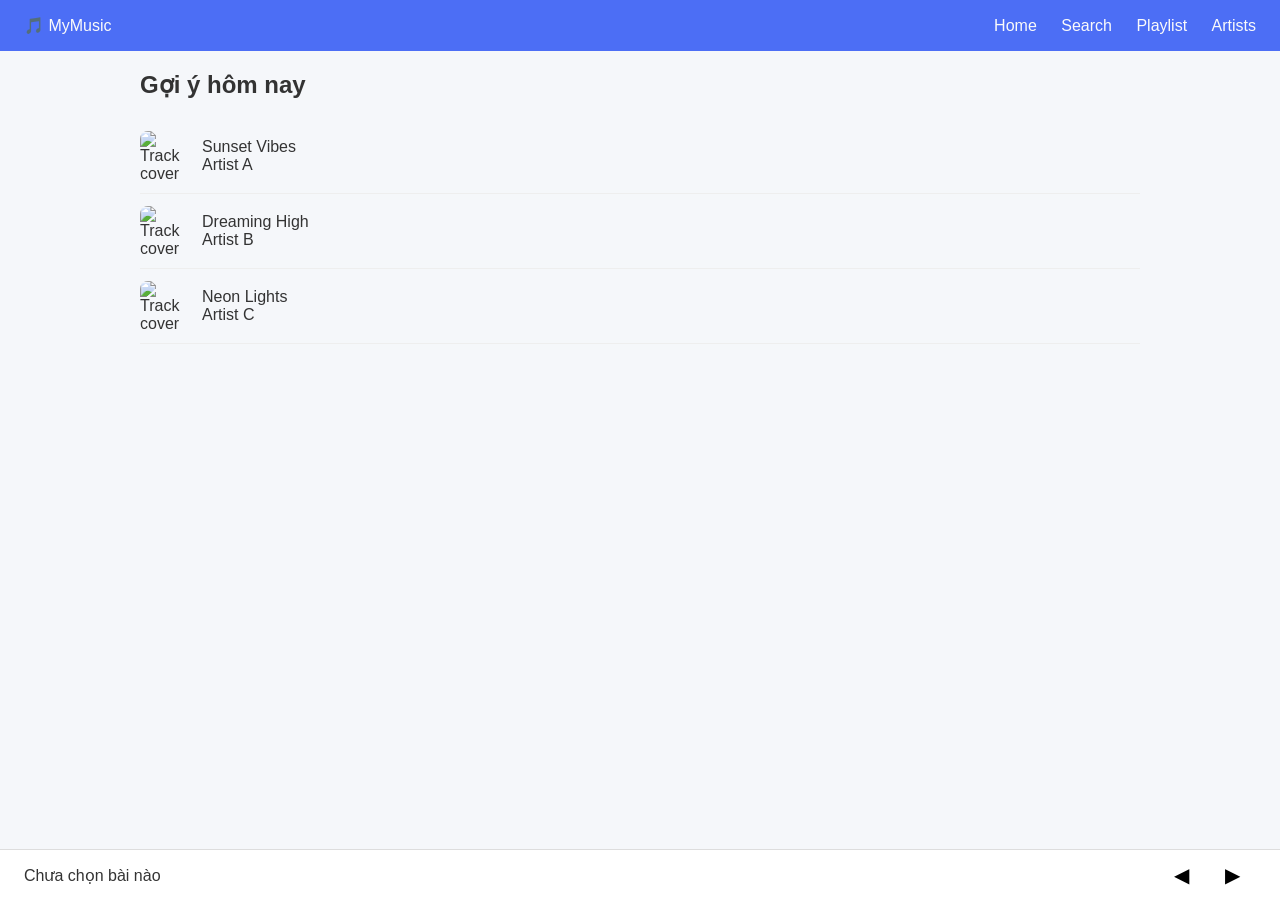
==== muc3_5/index.html @ c20753a1 "UD web" ====
<!DOCTYPE html>
<html lang="vi">
<head>
  <meta charset="UTF-8">
  <title>Home — MyMusic</title>
  <link rel="stylesheet" href="style.css">
  <script defer src="player.js"></script>
</head>
<body>
  <header>
    <div>🎵 MyMusic</div>
    <div>
      <a href="index.html">Home</a>
      <a href="search.html">Search</a>
      <a href="playlist.html">Playlist</a>
      <a href="artist.html">Artists</a>
    </div>
  </header>

  <div class="container">
    <h2>Gợi ý hôm nay</h2>
    <ul class="track-list">
      <li onclick="playTrack(0)">
        <img src="https://images.unsplash.com/photo-1511671782779-c97d3d27a1d4?w=500" alt="Track cover 1">
        <div class="info">
          <div>Sunset Vibes</div>
          <div>Artist A</div>
        </div>
      </li>
      <li onclick="playTrack(1)">
        <img src="https://images.unsplash.com/photo-1518837695005-2083093ee35b?w=500" alt="Track cover 2">
        <div class="info">
          <div>Dreaming High</div>
          <div>Artist B</div>
        </div>
      </li>
      <li onclick="playTrack(2)">
        <img src="https://images.unsplash.com/photo-1487215078519-e21cc028cb29?w=500" alt="Track cover 3">
        <div class="info">
          <div>Neon Lights</div>
          <div>Artist C</div>
        </div>
      </li>
    </ul>
  </div>

  <div class="player-bar">
    <div id="player-bar-now">Chưa chọn bài nào</div>
    <div class="controls">
      <button id="btn-prev">◀</button>
      <button id="btn-next">▶</button>
    </div>
  </div>
</body>
</html>
---- muc3_5/style.css ----
/* style.css */

:root {
  --primary-color: #4c6ef5;
  --secondary-color: #ffffff;
  --bg-dark: #1f2029;
  --bg-light: #f5f7fa;
  --text-light: #fafafa;
  --text-dark: #333333;
}

body {
  margin: 0;
  padding: 0;
  font-family: "Poppins", sans-serif;
  background: var(--bg-light);
  color: var(--text-dark);
}

header {
  background: var(--primary-color);
  color: var(--text-light);
  padding: 16px 24px;
  display: flex;
  justify-content: space-between;
  align-items: center;
}

header a {
  color: var(--text-light);
  text-decoration: none;
  margin-left: 20px;
}

.container {
  max-width: 1000px;
  margin: 20px auto;
  padding: 0 20px;
}

.card {
  background: white;
  border-radius: 12px;
  box-shadow: 0 2px 6px rgba(0,0,0,0.1);
  overflow: hidden;
}

.track-list {
  list-style: none;
  margin: 0;
  padding: 0;
}

.track-list li {
  display: flex;
  align-items: center;
  padding: 12px 0;
  border-bottom: 1px solid #eee;
  cursor: pointer;
}

.track-list li:hover {
  background: #f0f4ff;
}

.track-list li img {
  width: 50px;
  height: 50px;
  object-fit: cover;
  border-radius: 8px;
  margin-right: 12px;
}

.track-list li .info {
  flex: 1;
}

.player-bar {
  position: fixed;
  bottom: 0;
  left: 0; right: 0;
  background: white;
  border-top: 1px solid #ddd;
  padding: 12px 24px;
  display: flex;
  align-items: center;
  justify-content: space-between;
}

.player-bar .controls button {
  background: none;
  border: none;
  font-size: 20px;
  margin: 0 10px;
  cursor: pointer;
}
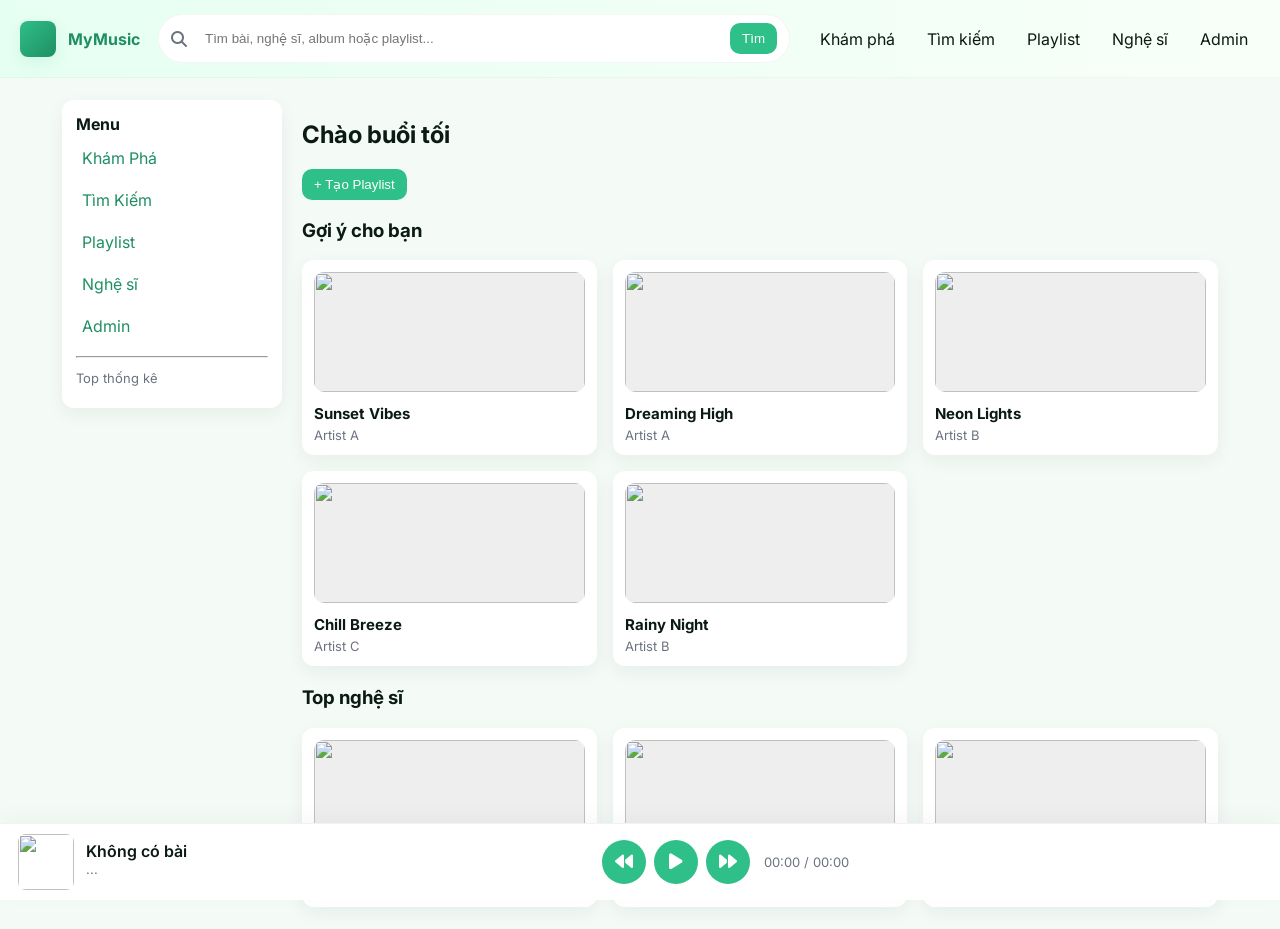
==== commit d90617df: "Update Web" ====
--- a/muc3_5/index.html
+++ b/muc3_5/index.html
@@ -1,55 +1,513 @@
-<!DOCTYPE html>
-<html lang="vi">
+<!doctype html>
+<html lang="en">
 <head>
-  <meta charset="UTF-8">
-  <title>Home — MyMusic</title>
-  <link rel="stylesheet" href="style.css">
-  <script defer src="player.js"></script>
+<meta charset="utf-8" />
+<meta name="viewport" content="width=device-width,initial-scale=1" />
+<title>MyMusic — Prototype (Light Green)</title>
+
+<!-- CSS: Google font + FontAwesome + minimal style -->
+<link href="https://fonts.googleapis.com/css2?family=Inter:wght@300;400;600;700&display=swap" rel="stylesheet">
+<link rel="stylesheet" href="https://cdnjs.cloudflare.com/ajax/libs/font-awesome/6.4.0/css/all.min.css">
+<link rel="stylesheet" href="style.css"
+<!-- libs -->
+<script src="https://code.jquery.com/jquery-3.6.0.min.js"></script>
+<script src="https://cdn.jsdelivr.net/npm/hls.js@latest"></script>
+<script src="https://cdn.dashjs.org/latest/dash.all.min.js"></script>
+
 </head>
 <body>
-  <header>
-    <div>🎵 MyMusic</div>
+
+<!-- Header -->
+<header>
+  <div class="logo"><span class="dot"></span> MyMusic</div>
+
+  <div class="searchbar" id="top-search">
+    <i class="fa fa-magnifying-glass" style="color:var(--muted);margin-right:8px"></i>
+    <input id="q" placeholder="Tìm bài, nghệ sĩ, album hoặc playlist..." />
+    <button class="btn" id="go-search">Tìm</button>
+  </div>
+
+  <nav class="toplinks">
+    <a href="#" data-page="home">Khám phá</a>
+    <a href="#" data-page="search">Tìm kiếm</a>
+    <a href="#" data-page="playlists">Playlist</a>
+    <a href="#" data-page="artists">Nghệ sĩ</a>
+    <a href="#" data-page="admin">Admin</a>
+  </nav>
+</header>
+
+<!-- Main content -->
+<div class="container">
+  <aside>
+    <div class="menu">
+      <strong>Menu</strong>
+      <a href="#" data-page="home">Khám Phá</a>
+      <a href="#" data-page="search">Tìm Kiếm</a>
+      <a href="#" data-page="playlists">Playlist</a>
+      <a href="#" data-page="artists">Nghệ sĩ</a>
+      <a href="#" data-page="admin">Admin</a>
+      <hr style="margin:12px 0">
+      <div style="font-size:13px;color:var(--muted)">Top thống kê</div>
+      <div id="stat-top10" style="margin-top:8px;font-size:13px;color:#0a5d3f"></div>
+    </div>
+  </aside>
+
+  <main>
+
+    <!-- HOME -->
+    <section id="home" class="page active">
+      <div class="title-row"><h2>Chào buổi tối</h2><button class="btn" id="btn-create-playlist">+ Tạo Playlist</button></div>
+
+      <h3>Gợi ý cho bạn</h3>
+      <div class="card-row" id="discover-list"></div>
+
+      <h3 style="margin-top:20px">Top nghệ sĩ</h3>
+      <div class="card-row" id="artist-list"></div>
+    </section>
+
+    <!-- SEARCH -->
+    <section id="search" class="page">
+      <div class="title-row"><h2>Tìm kiếm</h2><small class="muted">Tìm theo tiêu đề hoặc nghệ sĩ</small></div>
+      <div style="margin-bottom:12px">
+        <input id="search-input" placeholder="Nhập từ khóa..." style="width:60%;padding:8px;border-radius:8px;border:1px solid #e6f0ea"/>
+        <button class="btn" id="do-search">Tìm</button>
+      </div>
+      <div id="search-results" class="card-row"></div>
+    </section>
+
+    <!-- PLAYLISTS -->
+    <section id="playlists" class="page">
+      <div class="title-row"><h2>Playlist của bạn</h2><div></div></div>
+
+      <div id="my-playlists" style="display:flex;gap:12px;flex-wrap:wrap"></div>
+
+      <div style="margin-top:18px">
+        <h3>Chi tiết Playlist</h3>
+        <div class="playlist-list" id="playlist-detail">
+          <div class="drag-hint">Kéo thả để sắp xếp (mock)</div>
+          <div id="playlist-rows"></div>
+        </div>
+      </div>
+    </section>
+
+    <!-- ARTISTS -->
+    <section id="artists" class="page">
+      <div class="title-row"><h2>Nghệ sĩ / Album</h2></div>
+      <div id="artist-overview" class="card-row"></div>
+      <div id="artist-detail" style="margin-top:18px"></div>
+    </section>
+
+    <!-- TRACK PAGE -->
+    <section id="trackpage" class="page">
+      <div class="title-row">
+        <h2 id="track-title">Track Title</h2>
+        <div><button class="btn" id="btn-like">❤ Yêu thích</button></div>
+      </div>
+
+      <div class="track-panel">
+        <div class="track-meta">
+          <img id="track-cover" src="" style="width:100%;border-radius:10px;object-fit:cover"/>
+          <div style="margin-top:12px">
+            <strong id="track-artist"></strong><br>
+            <span id="track-duration" style="color:var(--muted)"></span>
+          </div>
+
+          <div style="margin-top:12px">
+            <label>Lời bài hát</label>
+            <div class="lyrics" id="track-lyrics">Không có lời</div>
+          </div>
+        </div>
+
+        <div style="flex:1;background:transparent;padding:8px">
+          <h3>Đề xuất liên quan</h3>
+          <div id="related" class="card-row"></div>
+        </div>
+
+      </div>
+    </section>
+
+    <!-- ADMIN -->
+    <section id="admin" class="page">
+      <div class="title-row"><h2>Admin - Quản trị nội dung</h2></div>
+
+      <div style="display:flex;gap:12px">
+        <div style="flex:1" class="card">
+          <h4>Thêm nghệ sĩ</h4>
+          <label>Tên</label><input id="admin-artist-name" />
+          <label>Avatar URL (online)</label><input id="admin-artist-avatar" placeholder="https://..." />
+          <div style="margin-top:8px"><button class="btn" id="admin-add-artist">Thêm Artist</button></div>
+        </div>
+
+        <div style="flex:1" class="card">
+          <h4>Thêm album</h4>
+          <label>Artist ID</label><input id="admin-album-artist" />
+          <label>Title</label><input id="admin-album-title" />
+          <label>Cover URL</label><input id="admin-album-cover" />
+          <div style="margin-top:8px"><button class="btn" id="admin-add-album">Thêm Album</button></div>
+        </div>
+
+        <div style="flex:1" class="card">
+          <h4>Thêm track</h4>
+          <label>Album ID (nullable)</label><input id="admin-track-album" />
+          <label>Title</label><input id="admin-track-title" />
+          <label>Stream URL (.mp3/.m3u8/.mpd)</label><input id="admin-track-url" />
+          <label>Cover URL</label><input id="admin-track-cover" />
+          <div style="margin-top:8px"><button class="btn" id="admin-add-track">Thêm Track</button></div>
+        </div>
+      </div>
+
+      <div style="margin-top:18px" class="card">
+        <h4>Danh sách nghệ sĩ / album / track</h4>
+        <div id="admin-lists"></div>
+      </div>
+    </section>
+  </main>
+</div>
+
+<!-- Mini player -->
+<div class="mini-player" id="mini-player">
+  <div class="meta">
+    <img id="mini-cover" src="https://images.unsplash.com/photo-1526170375885-4d8ecf77b99f?w=400" alt="">
     <div>
-      <a href="index.html">Home</a>
-      <a href="search.html">Search</a>
-      <a href="playlist.html">Playlist</a>
-      <a href="artist.html">Artists</a>
-    </div>
-  </header>
-
-  <div class="container">
-    <h2>Gợi ý hôm nay</h2>
-    <ul class="track-list">
-      <li onclick="playTrack(0)">
-        <img src="https://images.unsplash.com/photo-1511671782779-c97d3d27a1d4?w=500" alt="Track cover 1">
-        <div class="info">
-          <div>Sunset Vibes</div>
-          <div>Artist A</div>
-        </div>
-      </li>
-      <li onclick="playTrack(1)">
-        <img src="https://images.unsplash.com/photo-1518837695005-2083093ee35b?w=500" alt="Track cover 2">
-        <div class="info">
-          <div>Dreaming High</div>
-          <div>Artist B</div>
-        </div>
-      </li>
-      <li onclick="playTrack(2)">
-        <img src="https://images.unsplash.com/photo-1487215078519-e21cc028cb29?w=500" alt="Track cover 3">
-        <div class="info">
-          <div>Neon Lights</div>
-          <div>Artist C</div>
-        </div>
-      </li>
-    </ul>
-  </div>
-
-  <div class="player-bar">
-    <div id="player-bar-now">Chưa chọn bài nào</div>
-    <div class="controls">
-      <button id="btn-prev">◀</button>
-      <button id="btn-next">▶</button>
+      <div id="mini-title" style="font-weight:600">Không có bài</div>
+      <div style="font-size:13px;color:var(--muted)" id="mini-artist">...</div>
+      <div style="height:6px"></div>
     </div>
   </div>
+
+  <div class="controls">
+    <button id="mini-prev" class="play-btn"><i class="fa fa-backward"></i></button>
+    <button id="mini-play" class="play-btn"><i class="fa fa-play"></i></button>
+    <button id="mini-next" class="play-btn"><i class="fa fa-forward"></i></button>
+  </div>
+
+  <div class="seek" id="mini-seek">00:00 / 00:00</div>
+</div>
+
+<!-- audio element hidden for normal mp3; HLS/DASH handled by libs -->
+<audio id="audio-element" crossorigin="anonymous" style="display:none"></audio>
+
+<script>
+/*
+  MyMusic Prototype
+  - Single-file demo for coursework
+  - Data stored in `localStorage` for persistence (admin adds)
+  - Replace sample URLs with your local files if needed
+*/
+
+/* ---------- SAMPLE SEED DATA (online resources, public images/audio) ---------- */
+/* If you want to use local files: place them in /media and use "media/song.mp3" as URL */
+const seed = {
+  artists: [
+    {id:1,name:"Artist A", avatar:"https://images.unsplash.com/photo-1529626455594-4ff0802cfb7e?w=500"},
+    {id:2,name:"Artist B", avatar:"https://images.unsplash.com/photo-1511671782779-c97d3d27a1d4?w=500"},
+    {id:3,name:"Artist C", avatar:"https://images.unsplash.com/photo-1524504388940-b1c1722653e1?w=500"}
+  ],
+  albums: [
+    {id:1,artistId:1,title:"Album One", cover:"https://images.unsplash.com/photo-1507874457470-272b3c8d8ee2?w=600"},
+    {id:2,artistId:2,title:"Album Two", cover:"https://images.unsplash.com/photo-1495433324511-bf8e92934d90?w=600"},
+    {id:3,artistId:3,title:"Album Three", cover:"https://images.unsplash.com/photo-1485579149621-3123dd979885?w=600"}
+  ],
+  tracks: [
+    {id:1,albumId:1, title:"Sunset Vibes", artistId:1, duration:230, url:"https://www.soundhelix.com/examples/mp3/SoundHelix-Song-1.mp3", cover:"https://images.unsplash.com/photo-1511671782779-c97d3d27a1d4?w=800", lyrics:"Lời bài hát Sunset Vibes..."},
+    {id:2,albumId:1, title:"Dreaming High", artistId:1, duration:210, url:"https://www.soundhelix.com/examples/mp3/SoundHelix-Song-2.mp3", cover:"https://images.unsplash.com/photo-1504384308090-c894fdcc538d?w=800", lyrics:"Lời bài hát Dreaming High..."},
+    {id:3,albumId:2, title:"Neon Lights", artistId:2, duration:240, url:"https://test-streams.mux.dev/x36xhzz/x36xhzz.m3u8", cover:"https://images.unsplash.com/photo-1487215078519-e21cc028cb29?w=800", lyrics:"Lời bài Neon Lights... (HLS stream sample)"},
+    {id:4,albumId:3, title:"Chill Breeze", artistId:3, duration:200, url:"https://www.soundhelix.com/examples/mp3/SoundHelix-Song-3.mp3", cover:"https://images.unsplash.com/photo-1526170375885-4d8ecf77b99f?w=800", lyrics:"Lời bài Chill Breeze..."},
+    {id:5,albumId:2, title:"Rainy Night", artistId:2, duration:260, url:"https://dash.akamaized.net/envivio/EnvivioDash3/manifest.mpd", cover:"https://images.unsplash.com/photo-1492684223066-81342ee5ff30?w=800", lyrics:"Lời bài Rainy Night... (DASH sample)"},
+    // add more to reach 20 if needed; admin can add more
+  ],
+  playlists:[
+    {id:1,owner:'demo',title:'Những Bài Yêu Thích', visibility:'private', tracks:[1,2,4]}
+  ]
+};
+
+function storageLoad(){
+  const data = JSON.parse(localStorage.getItem('mymusic_data') || 'null');
+  if(data) return data;
+  localStorage.setItem('mymusic_data', JSON.stringify(seed));
+  return JSON.parse(localStorage.getItem('mymusic_data'));
+}
+let DB = storageLoad();
+
+/* ---------- helper utilities ---------- */
+function saveDB(){ localStorage.setItem('mymusic_data', JSON.stringify(DB)); renderAll(); }
+function byId(arr,id){ return arr.find(x=>x.id==id); }
+function formatTime(sec){
+  if(!sec) return '00:00';
+  const m = Math.floor(sec/60).toString().padStart(2,'0');
+  const s = Math.floor(sec%60).toString().padStart(2,'0');
+  return `${m}:${s}`;
+}
+
+/* ---------- Rendering ---------- */
+function renderAll(){
+  renderDiscover(); renderArtists(); renderPlaylists(); renderAdminLists(); renderStats();
+}
+function renderDiscover(){
+  const out = $('#discover-list').empty();
+  DB.tracks.slice(0,9).forEach(t=>{
+    const art = byId(DB.artists,t.artistId);
+    const card = $(`
+      <div class="card" data-id="${t.id}">
+        <img class="cover" src="${t.cover}" alt="">
+        <h4>${t.title}</h4>
+        <p>${art?art.name:''}</p>
+      </div>`);
+    card.on('click',()=> openTrack(t.id));
+    out.append(card);
+  });
+}
+function renderArtists(){
+  const out = $('#artist-list').empty();
+  DB.artists.forEach(a=>{
+    const c = $(`<div class="card"><img class="cover" src="${a.avatar}"><h4>${a.name}</h4></div>`);
+    c.on('click',()=> openArtist(a.id));
+    out.append(c);
+  });
+}
+function renderPlaylists(){
+  const out = $('#my-playlists').empty();
+  DB.playlists.forEach(p=>{
+    const el = $(`<div class="card"><h4>${p.title}</h4><p>${p.tracks.length} bài</p></div>`);
+    el.on('click',()=> showPlaylist(p.id));
+    out.append(el);
+  });
+}
+function renderAdminLists(){
+  const wrap = $('#admin-lists').empty();
+  const t1 = $('<div><strong>Artists</strong></div>');
+  DB.artists.forEach(a=> t1.append(`<div>id:${a.id} - ${a.name}</div>`));
+  const t2 = $('<div style="margin-top:8px"><strong>Albums</strong></div>');
+  DB.albums.forEach(al=> t2.append(`<div>id:${al.id} - ${al.title} (artist:${al.artistId})</div>`));
+  const t3 = $('<div style="margin-top:8px"><strong>Tracks</strong></div>');
+  DB.tracks.forEach(tr=> t3.append(`<div>id:${tr.id} - ${tr.title} (album:${tr.albumId})</div>`));
+  wrap.append(t1,t2,t3);
+}
+function renderStats(){
+  // top recent from history - we'll build simple top10
+  const history = JSON.parse(localStorage.getItem('mymusic_history') || '[]');
+  const ids = history.slice(-20).reverse().map(h=>h.trackId);
+  const counts = {};
+  ids.forEach(id=> counts[id]=(counts[id]||0)+1);
+  const arr = Object.keys(counts).map(k=>({id:+k,c:counts[k]})).sort((a,b)=>b.c-a.c).slice(0,10);
+  const out = $('#stat-top10').empty();
+  arr.forEach(x=>{
+    const t = byId(DB.tracks,x.id);
+    if(t) out.append(`<div style="margin-top:6px;font-size:13px">${t.title}</div>`);
+  });
+}
+
+/* ---------- Player: support MP3, HLS (.m3u8) and DASH (.mpd) ---------- */
+let hlsInst=null, dashPlayer=null;
+const audioEl = document.getElementById('audio-element');
+let currentTrack = null;
+let playTimer=null; // for history >=30s
+
+function loadAndPlay(track){
+  stopPlayers();
+  currentTrack=track;
+  $('#mini-cover').attr('src',track.cover);
+  $('#mini-title').text(track.title);
+  $('#mini-artist').text(byId(DB.artists,track.artistId)?.name || '');
+  $('#track-title').text(track.title);
+  $('#track-artist').text(byId(DB.artists,track.artistId)?.name || '');
+  $('#track-cover').attr('src',track.cover);
+  $('#track-duration').text(formatTime(track.duration)+' phút');
+  $('#track-lyrics').text(track.lyrics || 'Không có lời');
+
+  const src = track.url;
+  // if HLS
+  if(src && src.endsWith('.m3u8') && Hls.isSupported()){
+    hlsInst = new Hls();
+    hlsInst.loadSource(src);
+    hlsInst.attachMedia(audioEl);
+    hlsInst.on(Hls.Events.MANIFEST_PARSED, ()=> audioEl.play());
+  } else if(src && src.endsWith('.mpd')){
+    // DASH
+    dashPlayer = dashjs.MediaPlayer().create();
+    dashPlayer.initialize(audioEl, src, true);
+  } else {
+    audioEl.src = src || '';
+    audioEl.play().catch(()=>{});
+  }
+
+  // update mini play icon
+  $('#mini-play i').removeClass('fa-play').addClass('fa-pause');
+
+  // start track play timer for 30s history rule
+  clearTimeout(playTimer);
+  playTimer = setTimeout(()=> recordHistory(track.id,30), 30000);
+  // also listen for timeupdate and onended
+}
+
+function stopPlayers(){
+  if(hlsInst){ try{ hlsInst.destroy(); }catch(e){} hlsInst=null; }
+  if(dashPlayer){ try{ dashPlayer.reset(); }catch(e){} dashPlayer=null; }
+  audioEl.pause(); audioEl.src='';
+  clearTimeout(playTimer);
+}
+
+function recordHistory(trackId, seconds){
+  const user = 'demo'; // in real: current user id/email
+  const hist = JSON.parse(localStorage.getItem('mymusic_history') || '[]');
+  hist.push({trackId, user, playedAt: new Date().toISOString(), positionSec: seconds});
+  localStorage.setItem('mymusic_history', JSON.stringify(hist));
+  renderStats();
+}
+
+/* ---------- UI events ---------- */
+function openTrack(id){
+  const tr = byId(DB.tracks,id);
+  if(!tr) return;
+  // show page
+  showPage('trackpage');
+  loadAndPlay(tr);
+  // update related
+  const rel = $('#related').empty();
+  DB.tracks.filter(t=>t.id!==tr.id).slice(0,6).forEach(r=>{
+    const card = $(`<div class="card" style="width:150px"><img class="cover" src="${r.cover}"><h4>${r.title}</h4><p>${byId(DB.artists,r.artistId)?.name||''}</p></div>`);
+    card.on('click',()=> openTrack(r.id));
+    rel.append(card);
+  });
+}
+
+function openArtist(id){
+  const a = byId(DB.artists,id);
+  if(!a) return;
+  showPage('artists');
+  $('#artist-detail').empty().append(`<div style="display:flex;gap:16px"><img src="${a.avatar}" style="width:140px;border-radius:10px"><div><h3>${a.name}</h3></div></div><h4 style="margin-top:12px">Các bài hát</h4>`);
+  const list = $('<div class="card-row"></div>');
+  DB.tracks.filter(t=>t.artistId==id).forEach(t=>{
+    const c = $(`<div class="card" style="width:200px"><img class="cover" src="${t.cover}"><h4>${t.title}</h4></div>`);
+    c.on('click',()=> openTrack(t.id));
+    list.append(c);
+  });
+  $('#artist-detail').append(list);
+}
+
+$('#mini-play').on('click',()=>{
+  if(audioEl.paused) { audioEl.play(); $('#mini-play i').removeClass('fa-play').addClass('fa-pause'); }
+  else { audioEl.pause(); $('#mini-play i').removeClass('fa-pause').addClass('fa-play'); }
+});
+$('#mini-next').on('click',()=>{
+  // next: find current index
+  if(!currentTrack) return;
+  const idx = DB.tracks.findIndex(t=>t.id==currentTrack.id);
+  const nxt = DB.tracks[(idx+1)%DB.tracks.length];
+  loadAndPlay(nxt);
+});
+$('#mini-prev').on('click',()=>{
+  if(!currentTrack) return;
+  const idx = DB.tracks.findIndex(t=>t.id==currentTrack.id);
+  const prev = DB.tracks[(idx-1+DB.tracks.length)%DB.tracks.length];
+  loadAndPlay(prev);
+});
+
+/* search */
+$('#go-search').on('click', ()=> {
+  const q = $('#q').val().trim();
+  if(!q) { showPage('home'); return; }
+  $('#search-input').val(q); $('#do-search').click();
+  showPage('search');
+});
+$('#do-search').on('click',()=>{
+  const q = $('#search-input').val().toLowerCase().normalize('NFD').replace(/[\u0300-\u036f]/g,'');
+  const out = $('#search-results').empty();
+  DB.tracks.forEach(t=>{
+    const title = t.title.toLowerCase().normalize('NFD').replace(/[\u0300-\u036f]/g,'');
+    const art = (byId(DB.artists,t.artistId)?.name||'').toLowerCase().normalize('NFD').replace(/[\u0300-\u036f]/g,'');
+    if(title.includes(q) || art.includes(q)) {
+      const c = $(`<div class="card" data-id="${t.id}"><img class="cover" src="${t.cover}"><h4>${t.title}</h4><p>${byId(DB.artists,t.artistId)?.name||''}</p></div>`);
+      c.on('click',()=> openTrack(t.id));
+      out.append(c);
+    }
+  });
+});
+
+/* playlists */
+$('#btn-create-playlist').on('click', ()=>{
+  const name = prompt('Tên playlist mới:','Playlist của tôi');
+  if(!name) return;
+  const id = (DB.playlists.reduce((a,b)=>Math.max(a,b.id),0) || 0) +1;
+  DB.playlists.push({id,owner:'demo',title:name,visibility:'private',tracks:[]});
+  saveDB();
+});
+
+function showPlaylist(id){
+  const p = DB.playlists.find(x=>x.id==id);
+  if(!p) { $('#playlist-detail').hide(); return; }
+  $('#playlist-detail').show();
+  const rows = $('#playlist-rows').empty();
+  p.tracks.forEach(tid=>{
+    const t = byId(DB.tracks,tid);
+    const r = $(`<div class="track-row" data-id="${tid}" draggable="true"><img src="${t.cover}"><div style="flex:1">${t.title}<div style="color:var(--muted);font-size:13px">${byId(DB.artists,t.artistId)?.name||''}</div></div><div><button class="btn remove">Xóa</button></div></div>`);
+    r.find('.remove').on('click', ()=> {
+      p.tracks = p.tracks.filter(x=>x!==tid); saveDB();
+    });
+    rows.append(r);
+    // drag/drop events
+    r.on('dragstart', e=>{ e.originalEvent.dataTransfer.setData('text/plain', tid); r.css('opacity',0.5); });
+    r.on('dragend', ()=> r.css('opacity',1));
+    r.on('dragover', e=> e.preventDefault());
+    r.on('drop', function(e){ e.preventDefault(); const srcId = +e.originalEvent.dataTransfer.getData('text/plain'); const targetId = +$(this).data('id'); const arr=p.tracks; const si=arr.indexOf(srcId), ti=arr.indexOf(targetId); if(si>-1 && ti>-1){ arr.splice(si,1); arr.splice(ti,0,srcId); saveDB(); }});
+  });
+}
+
+/* show page utility */
+function showPage(page){
+  $('.page').removeClass('active');
+  $('#'+page).addClass('active');
+  window.scrollTo(0,0);
+}
+
+/* nav links */
+$('[data-page]').on('click', function(e){
+  e.preventDefault();
+  const page = $(this).data('page');
+  showPage(page);
+});
+
+/* ADMIN actions */
+$('#admin-add-artist').on('click', ()=>{
+  const name = $('#admin-artist-name').val().trim(); const avatar = $('#admin-artist-avatar').val().trim();
+  if(!name) return alert('Nhập tên artist');
+  const id = (DB.artists.reduce((a,b)=>Math.max(a,b.id),0) || 0)+1;
+  DB.artists.push({id,name,avatar:avatar||'https://images.unsplash.com/photo-1524504388940-b1c1722653e1?w=500'}); saveDB(); alert('Đã thêm');
+});
+$('#admin-add-album').on('click', ()=>{
+  const artistId = +$('#admin-album-artist').val(); const title = $('#admin-album-title').val().trim(); const cover=$('#admin-album-cover').val().trim();
+  if(!artistId || !title) return alert('Nhập Artist ID và Title');
+  const id = (DB.albums.reduce((a,b)=>Math.max(a,b.id),0) || 0)+1;
+  DB.albums.push({id,artistId,title,cover:cover||'https://images.unsplash.com/photo-1507874457470-272b3c8d8ee2?w=600'}); saveDB(); alert('OK');
+});
+$('#admin-add-track').on('click', ()=>{
+  const albumId = $('#admin-track-album').val()? +$('#admin-track-album').val(): null;
+  const title = $('#admin-track-title').val().trim(); const url = $('#admin-track-url').val().trim(); const cover = $('#admin-track-cover').val().trim();
+  if(!title || !url) return alert('Title và URL bắt buộc');
+  const id = (DB.tracks.reduce((a,b)=>Math.max(a,b.id),0) || 0)+1;
+  const artistId = albumId? (byId(DB.albums,albumId)?.artistId || DB.artists[0].id) : DB.artists[0].id;
+  DB.tracks.push({id,albumId, artistId, title, duration:180, url, cover: cover||'https://images.unsplash.com/photo-1526170375885-4d8ecf77b99f?w=800', lyrics:''});
+  saveDB(); alert('Track added');
+});
+
+/* initial render */
+renderAll();
+
+/* update mini seek text */
+audioEl.addEventListener('timeupdate', ()=>{
+  const cur = audioEl.currentTime || 0; const dur = audioEl.duration || 0;
+  $('#mini-seek').text(`${formatTime(cur)} / ${formatTime(dur)}`);
+});
+
+/* When audio paused, reflect icon */
+audioEl.addEventListener('play', ()=> $('#mini-play i').removeClass('fa-play').addClass('fa-pause'));
+audioEl.addEventListener('pause', ()=> $('#mini-play i').removeClass('fa-pause').addClass('fa-play'));
+
+/* clean up HLS/dash when page closes */
+window.addEventListener('beforeunload', ()=>{
+  if(hlsInst) try{hlsInst.destroy();}catch(e){}
+  if(dashPlayer) try{dashPlayer.reset();}catch(e){}
+});
+</script>
 </body>
 </html>
--- a/muc3_5/style.css
+++ b/muc3_5/style.css
@@ -1,96 +1,66 @@
-/* style.css */
-
-:root {
-  --primary-color: #4c6ef5;
-  --secondary-color: #ffffff;
-  --bg-dark: #1f2029;
-  --bg-light: #f5f7fa;
-  --text-light: #fafafa;
-  --text-dark: #333333;
-}
-
-body {
-  margin: 0;
-  padding: 0;
-  font-family: "Poppins", sans-serif;
-  background: var(--bg-light);
-  color: var(--text-dark);
-}
-
-header {
-  background: var(--primary-color);
-  color: var(--text-light);
-  padding: 16px 24px;
-  display: flex;
-  justify-content: space-between;
-  align-items: center;
-}
-
-header a {
-  color: var(--text-light);
-  text-decoration: none;
-  margin-left: 20px;
-}
-
-.container {
-  max-width: 1000px;
-  margin: 20px auto;
-  padding: 0 20px;
-}
-
-.card {
-  background: white;
-  border-radius: 12px;
-  box-shadow: 0 2px 6px rgba(0,0,0,0.1);
-  overflow: hidden;
-}
-
-.track-list {
-  list-style: none;
-  margin: 0;
-  padding: 0;
-}
-
-.track-list li {
-  display: flex;
-  align-items: center;
-  padding: 12px 0;
-  border-bottom: 1px solid #eee;
-  cursor: pointer;
-}
-
-.track-list li:hover {
-  background: #f0f4ff;
-}
-
-.track-list li img {
-  width: 50px;
-  height: 50px;
-  object-fit: cover;
-  border-radius: 8px;
-  margin-right: 12px;
-}
-
-.track-list li .info {
-  flex: 1;
-}
-
-.player-bar {
-  position: fixed;
-  bottom: 0;
-  left: 0; right: 0;
-  background: white;
-  border-top: 1px solid #ddd;
-  padding: 12px 24px;
-  display: flex;
-  align-items: center;
-  justify-content: space-between;
-}
-
-.player-bar .controls button {
-  background: none;
-  border: none;
-  font-size: 20px;
-  margin: 0 10px;
-  cursor: pointer;
-}
+:root{
+    --bg:#f4fbf6;
+    --panel:#ffffff;
+    --muted:#6b7280;
+    --accent:#2fbf88;    /* main light green */
+    --accent-2:#1f8f63;
+    --card-shadow: 0 6px 18px rgba(20,40,30,0.06);
+    --radius:12px;
+  }
+  *{box-sizing:border-box}
+  body{font-family:Inter,system-ui,Arial,sans-serif;background:var(--bg);margin:0;color:#0b1a12}
+  header{background:linear-gradient(90deg,#e6fff3 0,#f8fff9 100%);padding:14px 20px;display:flex;align-items:center;gap:18px;position:sticky;top:0;z-index:50;border-bottom:1px solid rgba(0,0,0,0.03)}
+  .logo{display:flex;align-items:center;gap:12px;font-weight:700;color:var(--accent-2)}
+  .logo .dot{width:36px;height:36px;border-radius:8px;background:linear-gradient(135deg,var(--accent),var(--accent-2));display:inline-block;box-shadow:0 6px 16px rgba(47,191,136,0.12)}
+  .searchbar{flex:1;max-width:720px;display:flex;align-items:center;background:#fff;padding:8px 12px;border-radius:999px;border:1px solid rgba(2,2,2,0.04)}
+  .searchbar input{border:0;outline:0;flex:1;padding:8px 10px}
+  nav.toplinks{display:flex;gap:8px;align-items:center;margin-left:auto}
+  nav.toplinks a{color:#0b1a12;text-decoration:none;padding:8px 12px;border-radius:8px}
+  .container{display:flex;gap:20px;padding:22px;max-width:1200px;margin:0 auto}
+  aside{width:220px}
+  aside .menu{background:var(--panel);padding:14px;border-radius:var(--radius);box-shadow:var(--card-shadow)}
+  aside .menu a{display:block;color:var(--accent-2);padding:8px 6px;text-decoration:none;border-radius:8px;margin:6px 0}
+  main{flex:1}
+  .card-row{display:flex;flex-wrap:wrap;gap:16px}
+  .card{background:var(--panel);border-radius:12px;padding:12px;width:calc(33.333% - 10.66px);box-shadow:var(--card-shadow);cursor:pointer}
+  .card .cover{width:100%;height:120px;border-radius:10px;object-fit:cover;background:#eee}
+  .card h4{margin:8px 0 4px;font-size:15px}
+  .card p{margin:0;font-size:13px;color:var(--muted)}
+  section.title-row{display:flex;justify-content:space-between;align-items:center;margin-bottom:12px}
+  .btn{background:var(--accent);color:#fff;padding:8px 12px;border-radius:10px;border:0;cursor:pointer}
+  .mini-player{position:fixed;left:0;right:0;bottom:0;background:#fff;border-top:1px solid rgba(0,0,0,0.05);padding:10px 18px;display:flex;align-items:center;gap:14px;z-index:80;box-shadow:0 -6px 20px rgba(10,20,10,0.03)}
+  .mini-player .meta{display:flex;gap:12px;align-items:center;flex:1}
+  .mini-player img{width:56px;height:56px;border-radius:8px;object-fit:cover}
+  .mini-player .controls{display:flex;align-items:center;gap:8px}
+  .play-btn{width:44px;height:44px;border-radius:50%;background:var(--accent);border:0;color:#fff;font-size:18px;display:flex;align-items:center;justify-content:center;cursor:pointer}
+  .seek{width:40%;display:flex;align-items:center;gap:8px;color:var(--muted);font-size:13px}
+  /* pages */
+  .page{display:none}
+  .page.active{display:block}
+  /* track page layout */
+  .track-panel{display:flex;gap:18px;align-items:flex-start}
+  .track-meta{width:320px;background:var(--panel);padding:16px;border-radius:12px;box-shadow:var(--card-shadow)}
+  .lyrics{white-space:pre-line;background:#fbfffb;padding:14px;border-radius:10px;margin-top:12px}
+  /* playlist page */
+  .playlist-list{background:var(--panel);padding:12px;border-radius:12px;box-shadow:var(--card-shadow)}
+  .track-row{display:flex;align-items:center;gap:12px;padding:10px;border-bottom:1px dashed rgba(0,0,0,0.04);cursor:grab}
+  .track-row img{width:48px;height:48px;border-radius:8px;object-fit:cover}
+  .drag-hint{color:var(--muted);font-size:13px;margin-bottom:8px}
+  /* admin */
+  .form-row{display:flex;gap:8px;flex-wrap:wrap}
+  input,select,textarea{padding:8px;border-radius:8px;border:1px solid rgba(0,0,0,0.08);min-width:0}
+  label{font-size:13px;color:var(--muted);display:block;margin-bottom:6px}
+  table{width:100%;border-collapse:collapse}
+  table th, table td{border:1px solid #eee;padding:8px;text-align:left}
+  /* responsive */
+  @media (max-width:900px){
+    .card{width:calc(50% - 10px)}
+    aside{display:none}
+    .container{padding:14px}
+  }
+  @media (max-width:560px){
+    .card{width:100%}
+    .seek{display:none}
+    .mini-player img{display:none}
+    header{padding:10px}
+  }
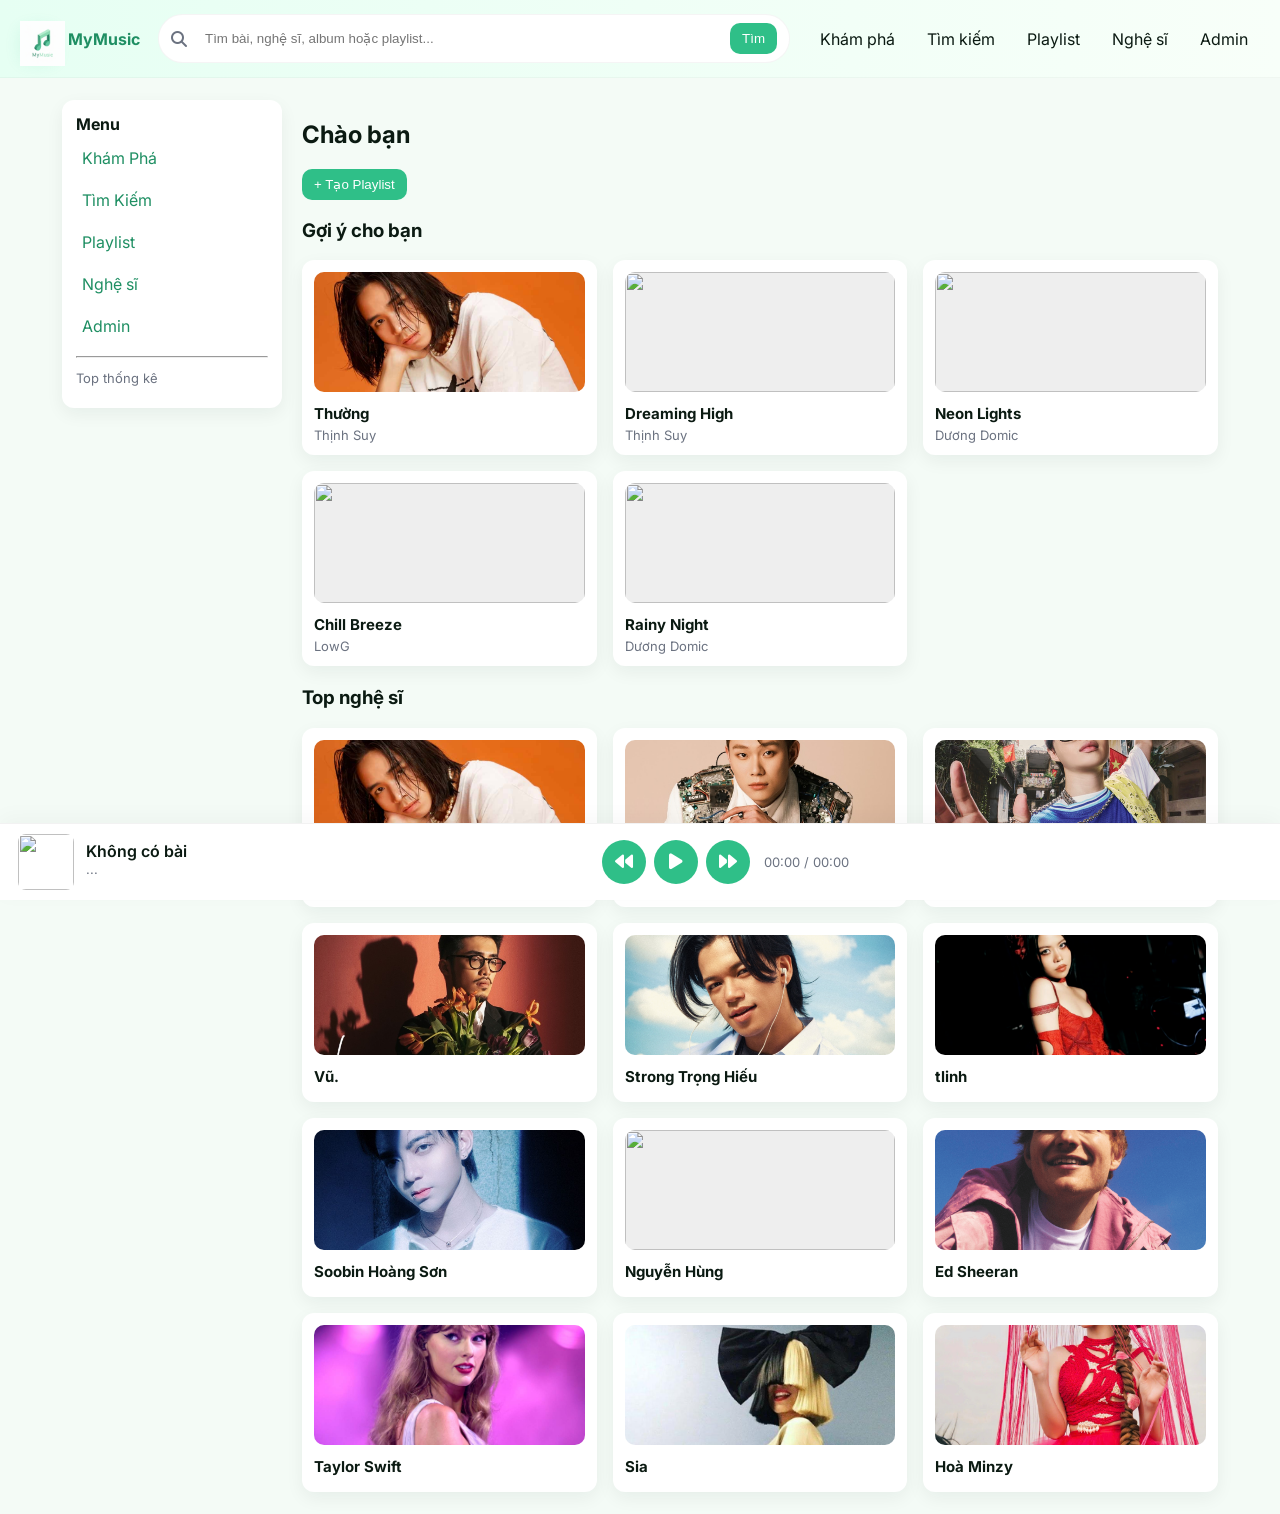
==== commit 61525353: "up web" ====
--- a/muc3_5/index.html
+++ b/muc3_5/index.html
@@ -3,7 +3,7 @@
 <head>
 <meta charset="utf-8" />
 <meta name="viewport" content="width=device-width,initial-scale=1" />
-<title>MyMusic — Prototype (Light Green)</title>
+<title>MyMusic Webpage</title>
 
 <!-- CSS: Google font + FontAwesome + minimal style -->
 <link href="https://fonts.googleapis.com/css2?family=Inter:wght@300;400;600;700&display=swap" rel="stylesheet">
@@ -19,7 +19,11 @@
 
 <!-- Header -->
 <header>
-  <div class="logo"><span class="dot"></span> MyMusic</div>
+  <div class="logo">
+    <span class="dot">
+      <img src="../media/logo3.png" alt="Logo" style="height: 45px; vertical-align:middle;">
+    </span> MyMusic
+  </div>
 
   <div class="searchbar" id="top-search">
     <i class="fa fa-magnifying-glass" style="color:var(--muted);margin-right:8px"></i>
@@ -56,7 +60,10 @@
 
     <!-- HOME -->
     <section id="home" class="page active">
-      <div class="title-row"><h2>Chào buổi tối</h2><button class="btn" id="btn-create-playlist">+ Tạo Playlist</button></div>
+    <div class="title-row">
+      <h2>Chào bạn</h2>
+      <button class="btn" id="btn-create-playlist">+ Tạo Playlist</button>
+    </div>
 
       <h3>Gợi ý cho bạn</h3>
       <div class="card-row" id="discover-list"></div>
@@ -67,7 +74,10 @@
 
     <!-- SEARCH -->
     <section id="search" class="page">
-      <div class="title-row"><h2>Tìm kiếm</h2><small class="muted">Tìm theo tiêu đề hoặc nghệ sĩ</small></div>
+      <div class="title-row">
+        <h2>Tìm kiếm</h2>
+        <small class="muted">Tìm theo tiêu đề hoặc nghệ sĩ</small>
+      </div>
       <div style="margin-bottom:12px">
         <input id="search-input" placeholder="Nhập từ khóa..." style="width:60%;padding:8px;border-radius:8px;border:1px solid #e6f0ea"/>
         <button class="btn" id="do-search">Tìm</button>
@@ -77,7 +87,12 @@
 
     <!-- PLAYLISTS -->
     <section id="playlists" class="page">
-      <div class="title-row"><h2>Playlist của bạn</h2><div></div></div>
+      <div class="title-row">
+        <h2>Playlist của bạn</h2>
+        <div>
+
+        </div>
+      </div>
 
       <div id="my-playlists" style="display:flex;gap:12px;flex-wrap:wrap"></div>
 
@@ -101,7 +116,9 @@
     <section id="trackpage" class="page">
       <div class="title-row">
         <h2 id="track-title">Track Title</h2>
-        <div><button class="btn" id="btn-like">❤ Yêu thích</button></div>
+        <div>
+          <button class="btn" id="btn-like">❤ Yêu thích</button>
+        </div>
       </div>
 
       <div class="track-panel">
@@ -199,9 +216,18 @@
 /* If you want to use local files: place them in /media and use "media/song.mp3" as URL */
 const seed = {
   artists: [
-    {id:1,name:"Artist A", avatar:"https://images.unsplash.com/photo-1529626455594-4ff0802cfb7e?w=500"},
-    {id:2,name:"Artist B", avatar:"https://images.unsplash.com/photo-1511671782779-c97d3d27a1d4?w=500"},
-    {id:3,name:"Artist C", avatar:"https://images.unsplash.com/photo-1524504388940-b1c1722653e1?w=500"}
+    {id:1,name:"Thịnh Suy", avatar:"../media/thinhsuy.jpg"},
+    {id:2,name:"Dương Domic", avatar:"../media/duongdomic.jpg"},
+    {id:3,name:"LowG", avatar:"../media/lowg.jpg"},
+    {id:4,name:"Vũ.", avatar:"../media/vu.jpg"},
+    {id:5,name:"Strong Trọng Hiếu", avatar:"../media/strongtronghieu.jpg"},
+    {id:6,name:"tlinh", avatar:"../media/tlinh.png"},
+    {id:7,name:"Soobin Hoàng Sơn", avatar:"../media/soobin.jpg"},
+    {id:8,name:"Nguyễn Hùng", avatar:"nguyenhung.jpg"},
+    {id:9,name:"Ed Sheeran", avatar:"../media/edsheeran.png"},
+    {id:10,name:"Taylor Swift", avatar:"../media/taylorswift.jpg"},
+    {id:11,name:"Sia", avatar:"../media/sia.jpg"},
+    {id:12,name:"Hoà Minzy", avatar:"../media/hoaminzy.JPG"}
   ],
   albums: [
     {id:1,artistId:1,title:"Album One", cover:"https://images.unsplash.com/photo-1507874457470-272b3c8d8ee2?w=600"},
@@ -209,7 +235,7 @@
     {id:3,artistId:3,title:"Album Three", cover:"https://images.unsplash.com/photo-1485579149621-3123dd979885?w=600"}
   ],
   tracks: [
-    {id:1,albumId:1, title:"Sunset Vibes", artistId:1, duration:230, url:"https://www.soundhelix.com/examples/mp3/SoundHelix-Song-1.mp3", cover:"https://images.unsplash.com/photo-1511671782779-c97d3d27a1d4?w=800", lyrics:"Lời bài hát Sunset Vibes..."},
+    {id:1,albumId:1, title:"Thường", artistId:1, url:"../media/thuong_thinhsuy.mp3", cover:"../media/thinhsuy.jpg", lyrics:"Lời bài hát Thường..."},
     {id:2,albumId:1, title:"Dreaming High", artistId:1, duration:210, url:"https://www.soundhelix.com/examples/mp3/SoundHelix-Song-2.mp3", cover:"https://images.unsplash.com/photo-1504384308090-c894fdcc538d?w=800", lyrics:"Lời bài hát Dreaming High..."},
     {id:3,albumId:2, title:"Neon Lights", artistId:2, duration:240, url:"https://test-streams.mux.dev/x36xhzz/x36xhzz.m3u8", cover:"https://images.unsplash.com/photo-1487215078519-e21cc028cb29?w=800", lyrics:"Lời bài Neon Lights... (HLS stream sample)"},
     {id:4,albumId:3, title:"Chill Breeze", artistId:3, duration:200, url:"https://www.soundhelix.com/examples/mp3/SoundHelix-Song-3.mp3", cover:"https://images.unsplash.com/photo-1526170375885-4d8ecf77b99f?w=800", lyrics:"Lời bài Chill Breeze..."},
--- a/muc3_5/style.css
+++ b/muc3_5/style.css
@@ -1,3 +1,4 @@
+
 :root{
     --bg:#f4fbf6;
     --panel:#ffffff;
@@ -8,50 +9,285 @@
     --radius:12px;
   }
   *{box-sizing:border-box}
-  body{font-family:Inter,system-ui,Arial,sans-serif;background:var(--bg);margin:0;color:#0b1a12}
-  header{background:linear-gradient(90deg,#e6fff3 0,#f8fff9 100%);padding:14px 20px;display:flex;align-items:center;gap:18px;position:sticky;top:0;z-index:50;border-bottom:1px solid rgba(0,0,0,0.03)}
-  .logo{display:flex;align-items:center;gap:12px;font-weight:700;color:var(--accent-2)}
-  .logo .dot{width:36px;height:36px;border-radius:8px;background:linear-gradient(135deg,var(--accent),var(--accent-2));display:inline-block;box-shadow:0 6px 16px rgba(47,191,136,0.12)}
-  .searchbar{flex:1;max-width:720px;display:flex;align-items:center;background:#fff;padding:8px 12px;border-radius:999px;border:1px solid rgba(2,2,2,0.04)}
-  .searchbar input{border:0;outline:0;flex:1;padding:8px 10px}
-  nav.toplinks{display:flex;gap:8px;align-items:center;margin-left:auto}
-  nav.toplinks a{color:#0b1a12;text-decoration:none;padding:8px 12px;border-radius:8px}
-  .container{display:flex;gap:20px;padding:22px;max-width:1200px;margin:0 auto}
+
+  body{
+    font-family:Inter,system-ui,Arial,sans-serif;
+    background:var(--bg);margin:0;
+    color:#0b1a12
+  }
+
+  header{
+    background:linear-gradient(90deg,#e6fff3 0,#f8fff9 100%);
+    padding:14px 20px;display:flex;
+    align-items:center;
+    gap:18px;position:sticky;
+    top:0;
+    z-index:50;
+    border-bottom:1px solid rgba(0,0,0,0.03)
+  }
+
+  
+  .logo{
+    display:flex;
+    align-items:center;
+    gap:12px;
+    font-weight:700;
+    color:var(--accent-2)
+  }
+
+  .logo .dot{
+    width:36px;
+    height:36px;
+    border-radius:8px;
+    background:linear-gradient(135deg,var(--accent),var(--accent-2));
+    display:inline-block;
+    box-shadow:0 6px 16px rgba(47,191,136,0.12)
+  }
+
+  .searchbar{
+    flex:1;max-width:720px;
+    display:flex;
+    align-items:center;background:#fff;
+    padding:8px 12px;border-radius:999px;
+    border:1px solid rgba(2,2,2,0.04)
+  }
+
+  .searchbar input{
+    border:0;
+    outline:0;flex:1;
+    padding:8px 10px
+  }
+
+  nav.toplinks{
+    display:flex;
+    gap:8px;align-items:center;
+    margin-left:auto
+  }
+
+  nav.toplinks a{
+    color:#0b1a12;
+    text-decoration:none;
+    padding:8px 12px;
+    border-radius:8px
+  }
+
+  .container{
+    display:flex;gap:20px;
+    padding:22px;max-width:1200px;
+    margin:0 auto
+  }
+
   aside{width:220px}
-  aside .menu{background:var(--panel);padding:14px;border-radius:var(--radius);box-shadow:var(--card-shadow)}
-  aside .menu a{display:block;color:var(--accent-2);padding:8px 6px;text-decoration:none;border-radius:8px;margin:6px 0}
+
+  aside .menu{
+    background:var(--panel);
+    padding:14px;
+    border-radius:var(--radius);
+    box-shadow:var(--card-shadow)
+  }
+
+  aside .menu a{
+    display:block;
+    color:var(--accent-2);
+    padding:8px 6px;text-decoration:none;
+    border-radius:8px;
+    margin:6px 0
+  }
+
   main{flex:1}
-  .card-row{display:flex;flex-wrap:wrap;gap:16px}
-  .card{background:var(--panel);border-radius:12px;padding:12px;width:calc(33.333% - 10.66px);box-shadow:var(--card-shadow);cursor:pointer}
-  .card .cover{width:100%;height:120px;border-radius:10px;object-fit:cover;background:#eee}
-  .card h4{margin:8px 0 4px;font-size:15px}
-  .card p{margin:0;font-size:13px;color:var(--muted)}
-  section.title-row{display:flex;justify-content:space-between;align-items:center;margin-bottom:12px}
-  .btn{background:var(--accent);color:#fff;padding:8px 12px;border-radius:10px;border:0;cursor:pointer}
-  .mini-player{position:fixed;left:0;right:0;bottom:0;background:#fff;border-top:1px solid rgba(0,0,0,0.05);padding:10px 18px;display:flex;align-items:center;gap:14px;z-index:80;box-shadow:0 -6px 20px rgba(10,20,10,0.03)}
-  .mini-player .meta{display:flex;gap:12px;align-items:center;flex:1}
-  .mini-player img{width:56px;height:56px;border-radius:8px;object-fit:cover}
-  .mini-player .controls{display:flex;align-items:center;gap:8px}
-  .play-btn{width:44px;height:44px;border-radius:50%;background:var(--accent);border:0;color:#fff;font-size:18px;display:flex;align-items:center;justify-content:center;cursor:pointer}
-  .seek{width:40%;display:flex;align-items:center;gap:8px;color:var(--muted);font-size:13px}
+
+  .card-row{
+    display:flex;
+    flex-wrap:wrap;
+    gap:16px
+  }
+
+  .card{
+    background:var(--panel);
+    border-radius:12px;padding:12px;
+    width:calc(33.333% - 10.66px);
+    box-shadow:var(--card-shadow);
+    cursor:pointer
+  }
+
+  .card .cover{
+    width:100%;
+    height:120px;
+    border-radius:10px;
+    object-fit:cover;
+    background:#eee
+  }
+
+  .card h4{
+    margin:8px 0 4px;
+    font-size:15px
+  }
+
+  .card p{
+    margin:0;
+    font-size:13px;
+    color:var(--muted)
+  }
+
+  section.title-row{
+    display:flex;
+    justify-content:space-between;
+    align-items:center;
+    margin-bottom:12px
+  }
+
+  .btn{
+    background:var(--accent);
+    color:#fff;
+    padding:8px 12px;
+    border-radius:10px;
+    border:0;
+    cursor:pointer
+  }
+
+  .mini-player{
+    position:fixed;
+    left:0;
+    right:0;
+    bottom:0;
+    background:#fff;
+    border-top:1px solid rgba(0,0,0,0.05);
+    padding:10px 18px;
+    display:flex;
+    align-items:center;
+    gap:14px;
+    z-index:80;
+    box-shadow:0 -6px 20px rgba(10,20,10,0.03)
+  }
+
+  .mini-player .meta{
+    display:flex;
+    gap:12px;
+    align-items:center;
+    flex:1
+  }
+
+  .mini-player img{
+    width:56px;
+    height:56px;
+    border-radius:8px;
+    object-fit:cover
+  }
+  
+  .mini-player .controls{
+    display:flex;
+    align-items:center;
+    gap:8px
+  }
+
+  .play-btn{
+    width:44px;
+    height:44px;
+    border-radius:50%;
+    background:var(--accent);
+    border:0;
+    color:#fff;
+    font-size:18px;
+    display:flex;
+    align-items:center;
+    justify-content:center;
+    cursor:pointer
+  }
+
+  .seek{
+    width:40%;
+    display:flex;
+    align-items:center;
+    gap:8px;color:var(--muted);
+    font-size:13px
+  }
   /* pages */
   .page{display:none}
   .page.active{display:block}
   /* track page layout */
-  .track-panel{display:flex;gap:18px;align-items:flex-start}
-  .track-meta{width:320px;background:var(--panel);padding:16px;border-radius:12px;box-shadow:var(--card-shadow)}
-  .lyrics{white-space:pre-line;background:#fbfffb;padding:14px;border-radius:10px;margin-top:12px}
+
+  .track-panel{
+    display:flex;
+    gap:18px;
+    align-items:flex-start
+  }
+
+  .track-meta{
+    width:320px;
+    background:var(--panel);
+    padding:16px;
+    border-radius:12px;
+    box-shadow:var(--card-shadow)
+  }
+
+  .lyrics{
+    white-space:pre-line;
+    background:#fbfffb;
+    padding:14px;
+    border-radius:10px;
+    margin-top:12px
+  }
+
   /* playlist page */
-  .playlist-list{background:var(--panel);padding:12px;border-radius:12px;box-shadow:var(--card-shadow)}
-  .track-row{display:flex;align-items:center;gap:12px;padding:10px;border-bottom:1px dashed rgba(0,0,0,0.04);cursor:grab}
-  .track-row img{width:48px;height:48px;border-radius:8px;object-fit:cover}
-  .drag-hint{color:var(--muted);font-size:13px;margin-bottom:8px}
+  .playlist-list{
+    background:var(--panel);
+    padding:12px;
+    border-radius:12px;
+    box-shadow:var(--card-shadow)
+  }
+  .track-row{
+    display:flex;
+    align-items:center;
+    gap:12px;
+    padding:10px;
+    border-bottom:1px dashed rgba(0,0,0,0.04);
+    cursor:grab
+  }
+  .track-row img{
+    width:48px;
+    height:48px;
+    border-radius:8px;
+    object-fit:cover
+  }
+
+  .drag-hint{
+    color:var(--muted);
+    font-size:13px;
+    margin-bottom:8px
+  }
+
   /* admin */
-  .form-row{display:flex;gap:8px;flex-wrap:wrap}
-  input,select,textarea{padding:8px;border-radius:8px;border:1px solid rgba(0,0,0,0.08);min-width:0}
-  label{font-size:13px;color:var(--muted);display:block;margin-bottom:6px}
-  table{width:100%;border-collapse:collapse}
-  table th, table td{border:1px solid #eee;padding:8px;text-align:left}
+  .form-row{
+    display:flex;
+    gap:8px;
+    flex-wrap:wrap
+  }
+
+  input,select,textarea{
+    padding:8px;
+    border-radius:8px;
+    border:1px solid rgba(0,0,0,0.08);
+    min-width:0
+  }
+
+  label{
+    font-size:13px;
+    color:var(--muted);
+    display:block;
+    margin-bottom:6px
+  }
+
+  table{
+    width:100%;
+    border-collapse:collapse
+  }
+
+  table th, table td{
+    border:1px solid #eee;
+    padding:8px;
+    text-align:left
+  }
+
   /* responsive */
   @media (max-width:900px){
     .card{width:calc(50% - 10px)}
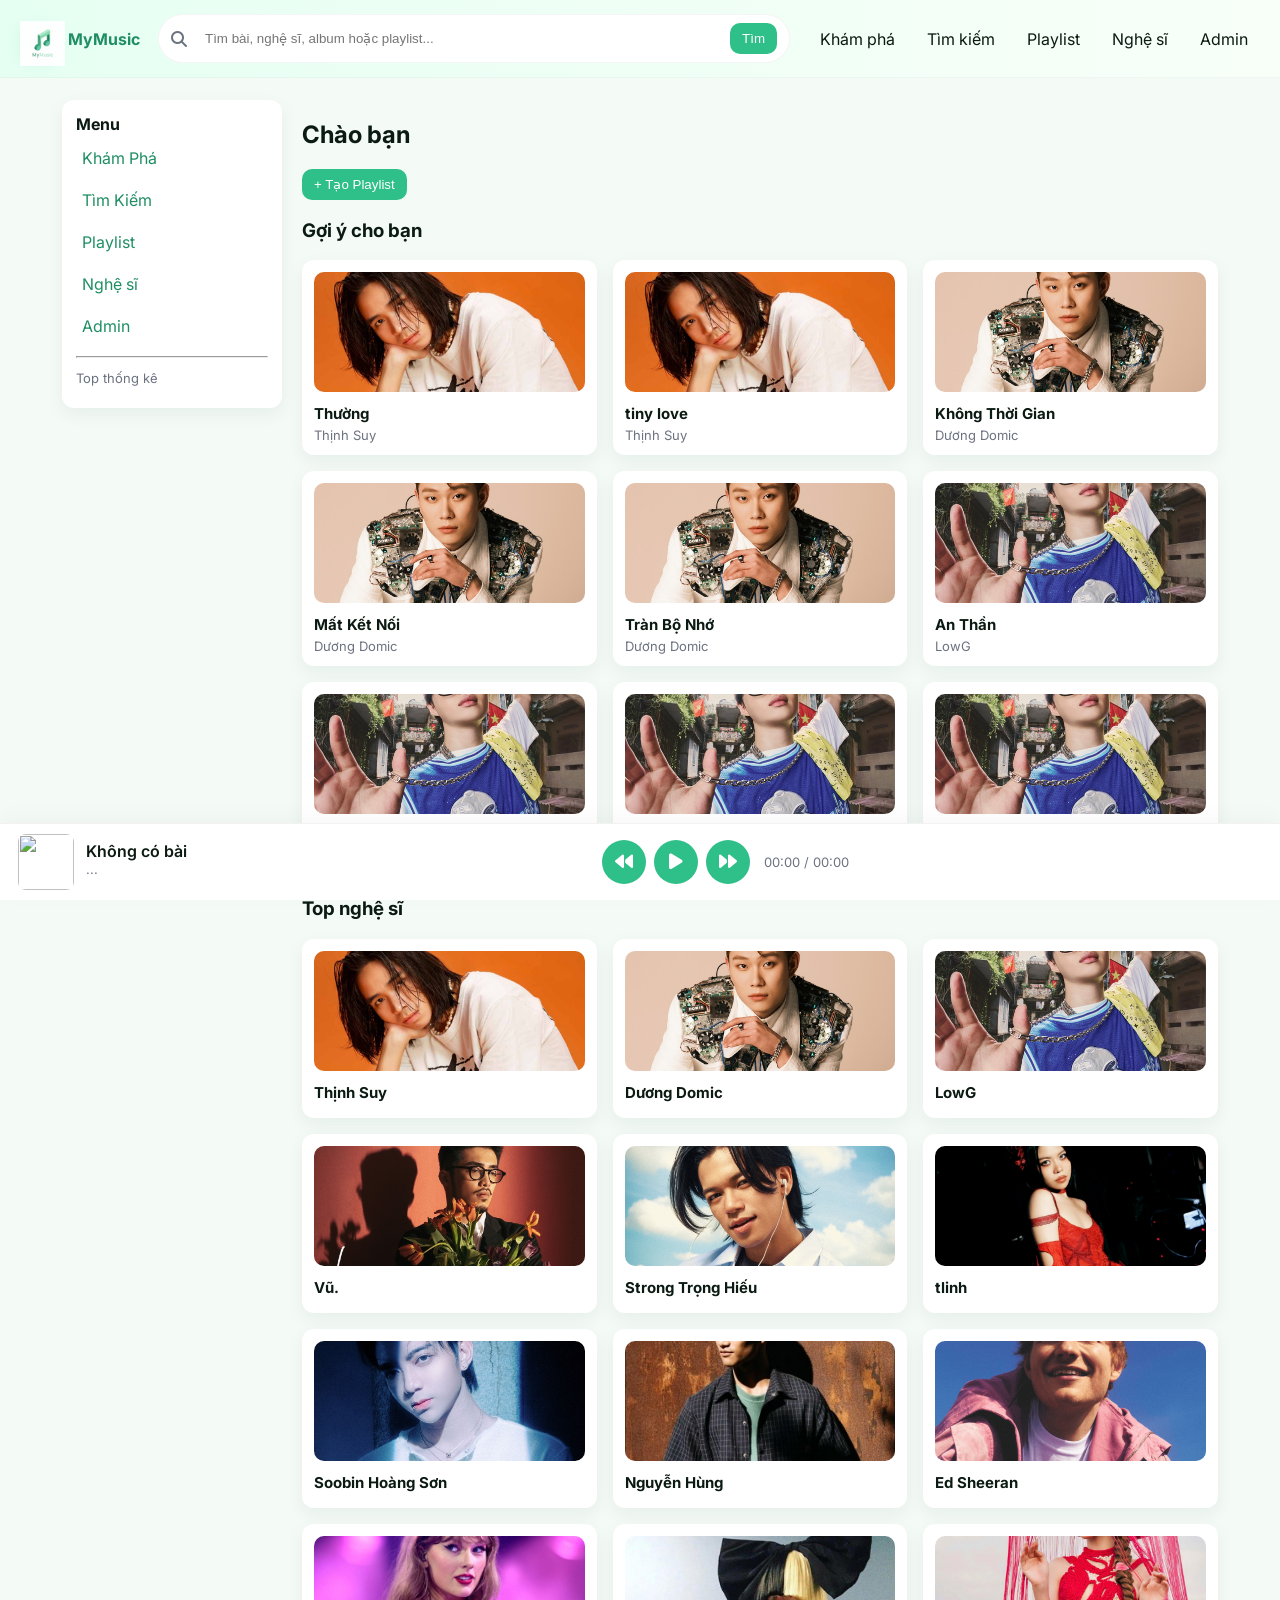
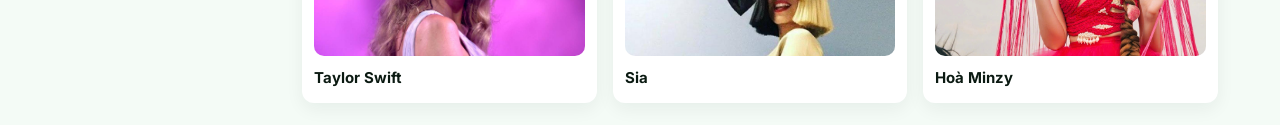
==== commit ea2456dd: "Them bai hat" ====
--- a/muc3_5/index.html
+++ b/muc3_5/index.html
@@ -223,7 +223,7 @@
     {id:5,name:"Strong Trọng Hiếu", avatar:"../media/strongtronghieu.jpg"},
     {id:6,name:"tlinh", avatar:"../media/tlinh.png"},
     {id:7,name:"Soobin Hoàng Sơn", avatar:"../media/soobin.jpg"},
-    {id:8,name:"Nguyễn Hùng", avatar:"nguyenhung.jpg"},
+    {id:8,name:"Nguyễn Hùng", avatar:"../media/nguyenhung.jpg"},
     {id:9,name:"Ed Sheeran", avatar:"../media/edsheeran.png"},
     {id:10,name:"Taylor Swift", avatar:"../media/taylorswift.jpg"},
     {id:11,name:"Sia", avatar:"../media/sia.jpg"},
@@ -236,10 +236,14 @@
   ],
   tracks: [
     {id:1,albumId:1, title:"Thường", artistId:1, url:"../media/thuong_thinhsuy.mp3", cover:"../media/thinhsuy.jpg", lyrics:"Lời bài hát Thường..."},
-    {id:2,albumId:1, title:"Dreaming High", artistId:1, duration:210, url:"https://www.soundhelix.com/examples/mp3/SoundHelix-Song-2.mp3", cover:"https://images.unsplash.com/photo-1504384308090-c894fdcc538d?w=800", lyrics:"Lời bài hát Dreaming High..."},
-    {id:3,albumId:2, title:"Neon Lights", artistId:2, duration:240, url:"https://test-streams.mux.dev/x36xhzz/x36xhzz.m3u8", cover:"https://images.unsplash.com/photo-1487215078519-e21cc028cb29?w=800", lyrics:"Lời bài Neon Lights... (HLS stream sample)"},
-    {id:4,albumId:3, title:"Chill Breeze", artistId:3, duration:200, url:"https://www.soundhelix.com/examples/mp3/SoundHelix-Song-3.mp3", cover:"https://images.unsplash.com/photo-1526170375885-4d8ecf77b99f?w=800", lyrics:"Lời bài Chill Breeze..."},
-    {id:5,albumId:2, title:"Rainy Night", artistId:2, duration:260, url:"https://dash.akamaized.net/envivio/EnvivioDash3/manifest.mpd", cover:"https://images.unsplash.com/photo-1492684223066-81342ee5ff30?w=800", lyrics:"Lời bài Rainy Night... (DASH sample)"},
+    {id:2,albumId:1, title:"tiny love", artistId:1, url:"../media/tinylove_thinhsuy.mp3", cover:"../media/thinhsuy.jpg", lyrics:"Lời bài hát tiny love..."},
+    {id:3,albumId:2, title:"Không Thời Gian", artistId:2, url:"../media/khongthoigian_duongdomic.mp3", cover:"../media/duongdomic.jpg", lyrics:"Lời bài Không Thời Gian..."},
+    {id:4,albumId:2, title:"Mất Kết Nối", artistId:2, url:"../media/matketnoi_duongdomic.mp3", cover:"../media/duongdomic.jpg", lyrics:"Lời bài Mất Kết Nối..."},
+    {id:5,albumId:2, title:"Tràn Bộ Nhớ", artistId:2, url:"../media/tranbonho_duongdomic.mp3", cover:"../media/duongdomic.jpg", lyrics:"Lời bài Tràn Bộ Nhớ..."},
+    {id:6,albumId:3, title:"An Thần", artistId:3, url:"../media/anthan_lowG_thang.mp3", cover:"../media/lowg.jpg", lyrics:"Lời bài An Thần..."},
+    {id:7,albumId:3, title:"Hop On Da Show", artistId:3, url:"../media/hôpndashow_tlinh_lowG.mp3", cover:"../media/lowg.jpg", lyrics:"Lời bài Hop On Da Show..."},
+    {id:8,albumId:3, title:"Love Game", artistId:3, url:"../media/lovegame_lowG_tlinh.mp3", cover:"../media/lowg.jpg", lyrics:"Lời bài Love Game..."},
+    {id:9,albumId:3, title:"Phóng Zìn Zìn", artistId:4, url:"../media/phongzinzin_tlinh_lowG.mp3", cover:"../media/lowg.jpg", lyrics:"Lời bài Phóng Zìn Zìn..."},
     // add more to reach 20 if needed; admin can add more
   ],
   playlists:[
--- a/muc3_5/style.css
+++ b/muc3_5/style.css
@@ -26,7 +26,7 @@
     border-bottom:1px solid rgba(0,0,0,0.03)
   }
 
-  
+
   .logo{
     display:flex;
     align-items:center;
@@ -43,6 +43,26 @@
     display:inline-block;
     box-shadow:0 6px 16px rgba(47,191,136,0.12)
   }
+
+  .logo-frame {
+  width: 70px;              /* chiều rộng khung */
+  height: 70px;             /* chiều cao khung */
+  border-radius: 12px;       /* bo góc nhẹ cho đẹp */
+  overflow: hidden;          /* ẩn phần ảnh tràn ra ngoài khung */
+  border: 2px solid #7ed957; /* viền màu xanh lá nhẹ */
+  display: flex;             /* canh giữa ảnh */
+  align-items: center;
+  justify-content: center;
+  background-color: #e8f8e3; /* nền nhẹ để thấy rõ khung */
+}
+
+.logo-frame img {
+  width: 100%;
+  height: 100%;
+  object-fit: cover;         /* ảnh phủ đầy khung mà không méo */
+  object-position: center;   /* canh giữa ảnh */
+}
+
 
   .searchbar{
     flex:1;max-width:720px;
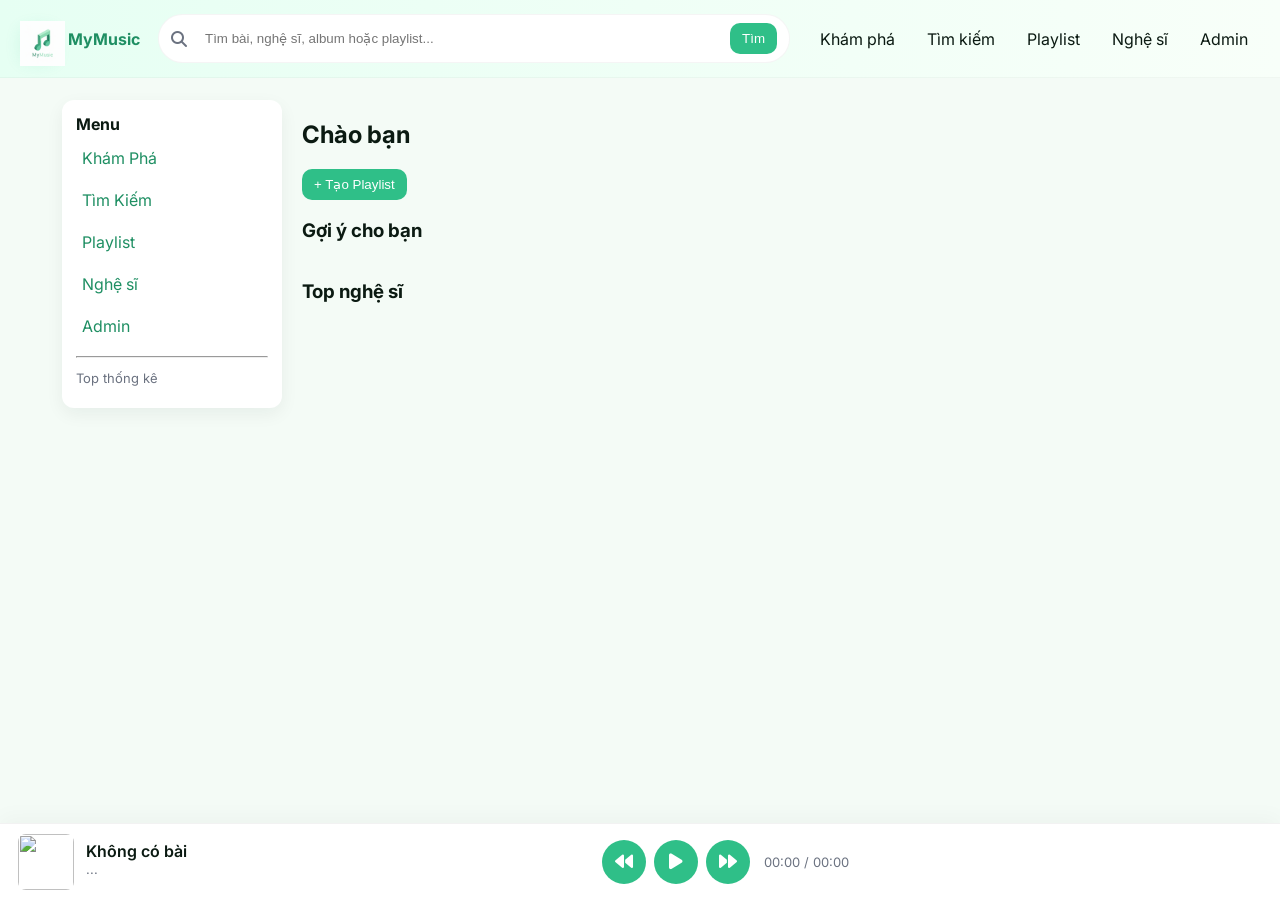
==== commit 78e1d4fc: "Them" ====
--- a/muc3_5/index.html
+++ b/muc3_5/index.html
@@ -108,9 +108,35 @@
     <!-- ARTISTS -->
     <section id="artists" class="page">
       <div class="title-row"><h2>Nghệ sĩ / Album</h2></div>
-      <div id="artist-overview" class="card-row"></div>
+      <div id="artist-overview" class="card-row">
+        <div style="flex:1;min-width:200px">
+          <h3>Tất cả nghệ sĩ</h3>
+          <div id="artist-list"></div>
+        </div>
+      </div>
       <div id="artist-detail" style="margin-top:18px"></div>
+      <section style="margin-top:18px">
+        <h3>Album (mock)</h3>
+      <div style="height:20px">Album</div>
+      
+      <script>
+      const seed = {
+      albums: [
+    {id:1,artistId:1,title:"Album Thịnh Suy", cover:"../media/thinhsuy.jpg"},
+    {id:2,artistId:2,title:"Album Dương Domic", cover:"../media/duongdomic.jpg"},
+    {id:3,artistId:3,title:"Album LowG", cover:"../media/lowg.jpg"},
+    {id:4,artistId:4,title:"Album Vũ.", cover:"../media/vu.jpg"},
+    {id:5,artistId:5,title:"Album Strong Trọng Hiếu", cover:"../media/strongtronghieu.jpg"},
+    {id:6,artistId:6,title:"Album tlinh", cover:"../media/tlinh.png"},
+    {id:7,artistId:7,title:"Album Soobin Hoàng Sơn", cover:"../media/soobin.jpg"},
+    {id:8,artistId:8,title:"Album Nguyễn Hùng", cover:"../media/nguyenhung.jpg"},
+    {id:9,artistId:9,title:"Album Ed Sheeran", cover:"../media/edsheeran.png"},
+    {id:10,artistId:10,title:"Album Taylor Swift", cover:"../media/taylorswift.jpg"}
+  ],
+      }; 
+      </script>
     </section>
+
 
     <!-- TRACK PAGE -->
     <section id="trackpage" class="page">
@@ -230,9 +256,17 @@
     {id:12,name:"Hoà Minzy", avatar:"../media/hoaminzy.JPG"}
   ],
   albums: [
-    {id:1,artistId:1,title:"Album One", cover:"https://images.unsplash.com/photo-1507874457470-272b3c8d8ee2?w=600"},
-    {id:2,artistId:2,title:"Album Two", cover:"https://images.unsplash.com/photo-1495433324511-bf8e92934d90?w=600"},
-    {id:3,artistId:3,title:"Album Three", cover:"https://images.unsplash.com/photo-1485579149621-3123dd979885?w=600"}
+    {id:1,artistId:1,title:"Album Thịnh Suy", cover:"../media/thinhsuy.jpg"},
+    {id:2,artistId:2,title:"Album Dương Domic", cover:"../media/duongdomic.jpg"},
+    {id:3,artistId:3,title:"Album LowG", cover:"../media/lowg.jpg"},
+    {id:4,artistId:4,title:"Album Vũ.", cover:"../media/vu.jpg"},
+    {id:5,artistId:5,title:"Album Strong Trọng Hiếu", cover:"../media/strongtronghieu.jpg"},
+    {id:6,artistId:6,title:"Album tlinh", cover:"../media/tlinh.png"},
+    {id:7,artistId:7,title:"Album Soobin Hoàng Sơn", cover:"../media/soobin.jpg"},
+    {id:8,artistId:8,title:"Album Nguyễn Hùng", cover:"../media/nguyenhung.jpg"},
+    {id:9,artistId:9,title:"Album Ed Sheeran", cover:"../media/edsheeran.png"},
+    {id:10,artistId:10,title:"Album Taylor Swift", cover:"../media/taylorswift.jpg"}
+
   ],
   tracks: [
     {id:1,albumId:1, title:"Thường", artistId:1, url:"../media/thuong_thinhsuy.mp3", cover:"../media/thinhsuy.jpg", lyrics:"Lời bài hát Thường..."},
@@ -243,7 +277,24 @@
     {id:6,albumId:3, title:"An Thần", artistId:3, url:"../media/anthan_lowG_thang.mp3", cover:"../media/lowg.jpg", lyrics:"Lời bài An Thần..."},
     {id:7,albumId:3, title:"Hop On Da Show", artistId:3, url:"../media/hôpndashow_tlinh_lowG.mp3", cover:"../media/lowg.jpg", lyrics:"Lời bài Hop On Da Show..."},
     {id:8,albumId:3, title:"Love Game", artistId:3, url:"../media/lovegame_lowG_tlinh.mp3", cover:"../media/lowg.jpg", lyrics:"Lời bài Love Game..."},
-    {id:9,albumId:3, title:"Phóng Zìn Zìn", artistId:4, url:"../media/phongzinzin_tlinh_lowG.mp3", cover:"../media/lowg.jpg", lyrics:"Lời bài Phóng Zìn Zìn..."},
+    {id:9,albumId:3, title:"Phóng Zìn Zìn", artistId:3, url:"../media/phongzinzin_tlinh_lowG.mp3", cover:"../media/lowg.jpg", lyrics:"Lời bài Phóng Zìn Zìn..."},
+    {id:10,albumId:4, title:"Những lời hứa bỏ quên", artistId:4, url:"../media/nhungloihuaboquen_vu.mp3", cover:"../media/vu.jpg", lyrics:"Lời bài Những lời hứa bỏ quên..."},
+    {id:11,albumId:4, title:"Lạ Lùng", artistId:4, url:"../media/lalung_vu.mp3", cover:"../media/vu.jpg", lyrics:"Lời bài Lạ Lùng..."},
+    {id:12,albumId:5, title:"Kho Báu", artistId:5, url:"../media/khobau_strongtronghieu.mp3", cover:"../media/strongtronghieu.jpg", lyrics:"Lời bài Kho Báu..."},
+    {id:13,albumId:6, title:"Ai mà biết được", artistId:6, url:"../media/aimabietduoc_tlinh_soobin.mp3", cover:"../media/tlinh.png", lyrics:"Lời bài Ai mà biết được..."},
+    {id:14,albumId:6, title:"Hop On Da Show", artistId:6, url:"../media/hopondashow_tlinh_lowG.mp3", cover:"../media/tlinh.png", lyrics:"Lời bài Hop On Da Show..."},
+    {id:15,albumId:6, title:"Phóng Zìn Zìn", artistId:6, url:"../media/phongzinzin_tlinh_lowG.mp3", cover:"../media/tlinh.png", lyrics:"Lời bài Phóng Zìn Zìn..."},
+    {id:16,albumId:7, title:"Ai mà biết được", artistId:7, url:"../media/aimabietduoc_tlinh_soobin.mp3", cover:"../media/soobin.jpg", lyrics:"Lời bài Ai mà biết được..."},
+    {id:17,albumId:7, title:"Nếu ngày ấy", artistId:7, url:"../media/neungayay_soobin.mp3", cover:"../media/soobin.jpg", lyrics:"Lời bài Nếu ngày ấy..."},
+    {id:18,albumId:7, title:"Phía sau một cô gái", artistId:7, url:"../media/phiasau1cogai_soobin.mp3", cover:"../media/soobin.jpg", lyrics:"Lời bài Phía sau một cô gái..."},
+    {id:19,albumId:7, title:"Dancing In The Dark", artistId:7, url:"../media/dancinginthedark_soobin.mp3", cover:"../media/soobin.jpg", lyrics:"Lời bài Dancing In The Dark..."},
+    {id:20,albumId:8, title:"Phép màu", artistId:8, url:"../media/peumau_nguyenhung.mp3", cover:"../media/nguyenhung.jpg", lyrics:"Lời bài Phép màu..."},
+    {id:21,albumId:8, title:"5 Ngón Bàn Tay", artistId:8, url:"../media/5ngonbantay_nguyenhung.mp3", cover:"../media/nguyenhung.jpg", lyrics:"Lời bài 5 Ngón Bàn Tay..."},
+    {id:22,albumId:9, title:"Shape of You", artistId:9, url:"../media/shapeofyou_edsheeran.mp3", cover:"../media/edsheeran.png", lyrics:"Lời bài Shape of You..."},
+    {id:23,albumId:9, title:"Perfect", artistId:9, url:"../media/perfect_edsheeran.mp3", cover:"../media/edsheeran.png", lyrics:"Lời bài Perfect..."},
+    {id:24,albumId:9, title:"Thinking Out Loud", artistId:9, url:"../media/thinkingoutloud_edsheeran.mp3", cover:"../media/edsheeran.png", lyrics:"Lời bài thinking out loud..."},
+    {id:25,albumId:10, title:"Love Story", artistId:10, url:"../media/lovestory_taylorswift.mp3", cover:"../media/taylorswift.jpg", lyrics:"Lời bài Love Story..."},
+
     // add more to reach 20 if needed; admin can add more
   ],
   playlists:[
@@ -538,6 +589,6 @@
   if(hlsInst) try{hlsInst.destroy();}catch(e){}
   if(dashPlayer) try{dashPlayer.reset();}catch(e){}
 });
-</script>
+</>
 </body>
 </html>
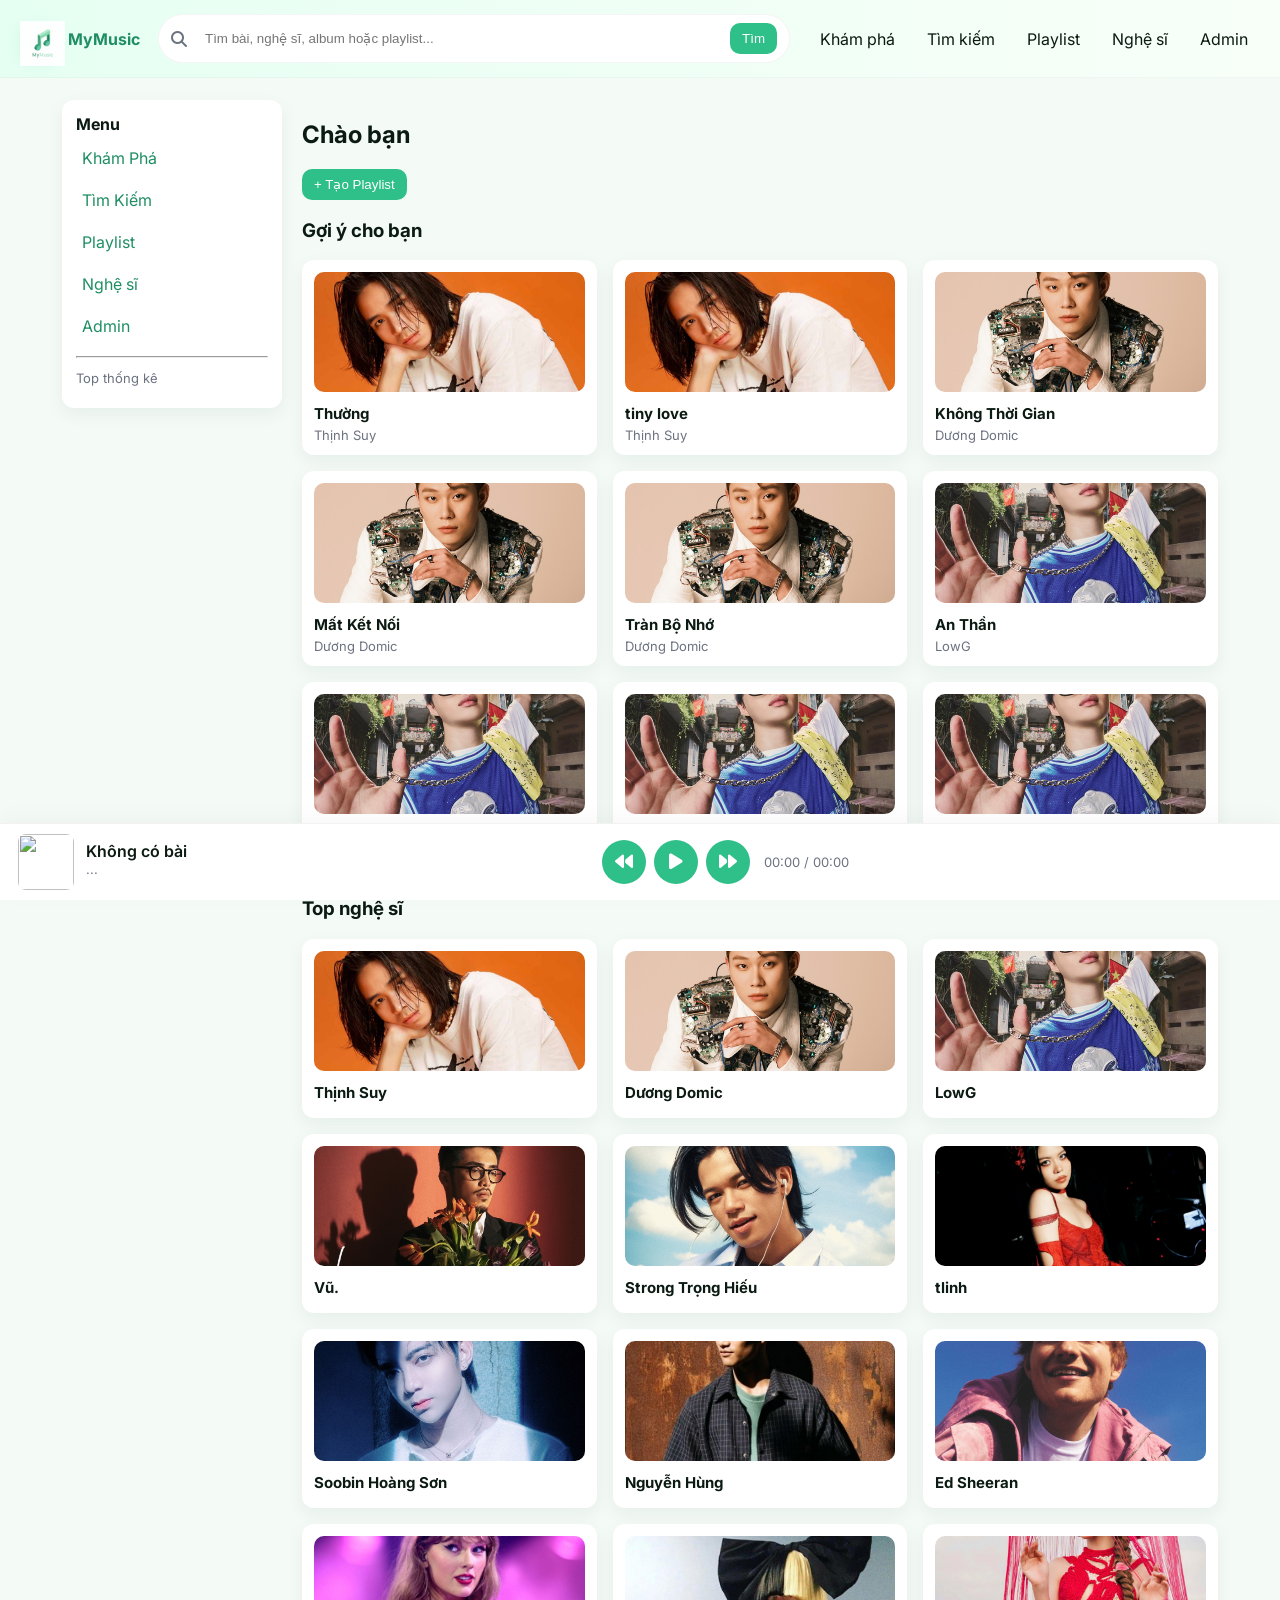
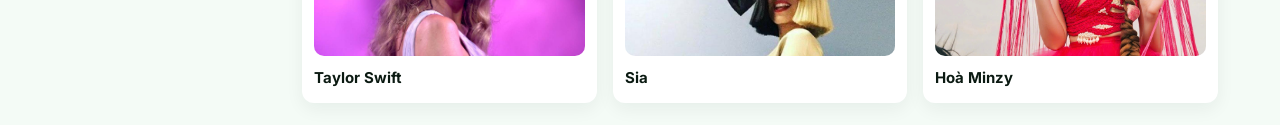
==== commit 76b2a4a9: "Them trang artist" ====
--- a/muc3_5/index.html
+++ b/muc3_5/index.html
@@ -109,32 +109,9 @@
     <section id="artists" class="page">
       <div class="title-row"><h2>Nghệ sĩ / Album</h2></div>
       <div id="artist-overview" class="card-row">
-        <div style="flex:1;min-width:200px">
-          <h3>Tất cả nghệ sĩ</h3>
-          <div id="artist-list"></div>
-        </div>
-      </div>
-      <div id="artist-detail" style="margin-top:18px"></div>
-      <section style="margin-top:18px">
-        <h3>Album (mock)</h3>
-      <div style="height:20px">Album</div>
-      
-      <script>
-      const seed = {
-      albums: [
-    {id:1,artistId:1,title:"Album Thịnh Suy", cover:"../media/thinhsuy.jpg"},
-    {id:2,artistId:2,title:"Album Dương Domic", cover:"../media/duongdomic.jpg"},
-    {id:3,artistId:3,title:"Album LowG", cover:"../media/lowg.jpg"},
-    {id:4,artistId:4,title:"Album Vũ.", cover:"../media/vu.jpg"},
-    {id:5,artistId:5,title:"Album Strong Trọng Hiếu", cover:"../media/strongtronghieu.jpg"},
-    {id:6,artistId:6,title:"Album tlinh", cover:"../media/tlinh.png"},
-    {id:7,artistId:7,title:"Album Soobin Hoàng Sơn", cover:"../media/soobin.jpg"},
-    {id:8,artistId:8,title:"Album Nguyễn Hùng", cover:"../media/nguyenhung.jpg"},
-    {id:9,artistId:9,title:"Album Ed Sheeran", cover:"../media/edsheeran.png"},
-    {id:10,artistId:10,title:"Album Taylor Swift", cover:"../media/taylorswift.jpg"}
-  ],
-      }; 
-      </script>
+        <div style="flex:1;min-width:200px"></div>
+        <div class="card-row" id="artist-list"></div>
+        <div class="card-row" id="album-list"> </div>
     </section>
 
 
@@ -589,6 +566,6 @@
   if(hlsInst) try{hlsInst.destroy();}catch(e){}
   if(dashPlayer) try{dashPlayer.reset();}catch(e){}
 });
-</>
+</script>
 </body>
 </html>
